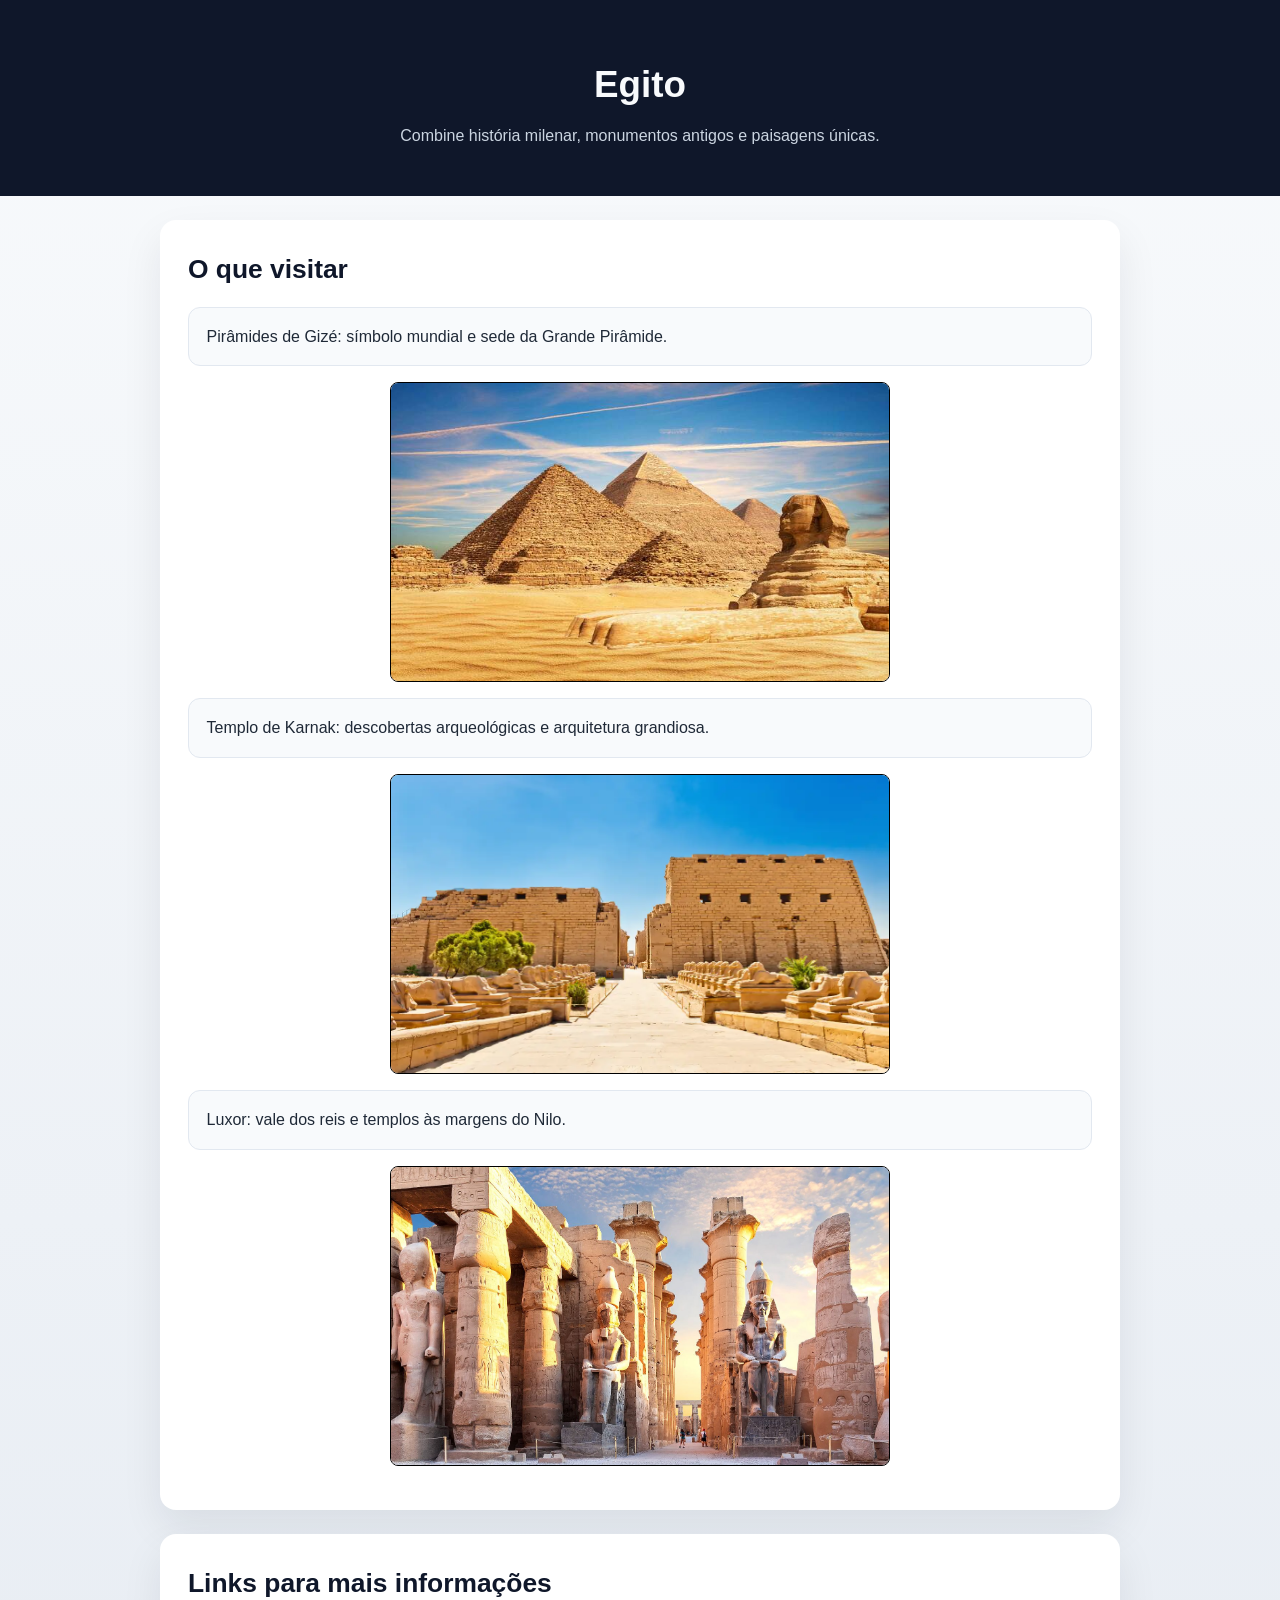
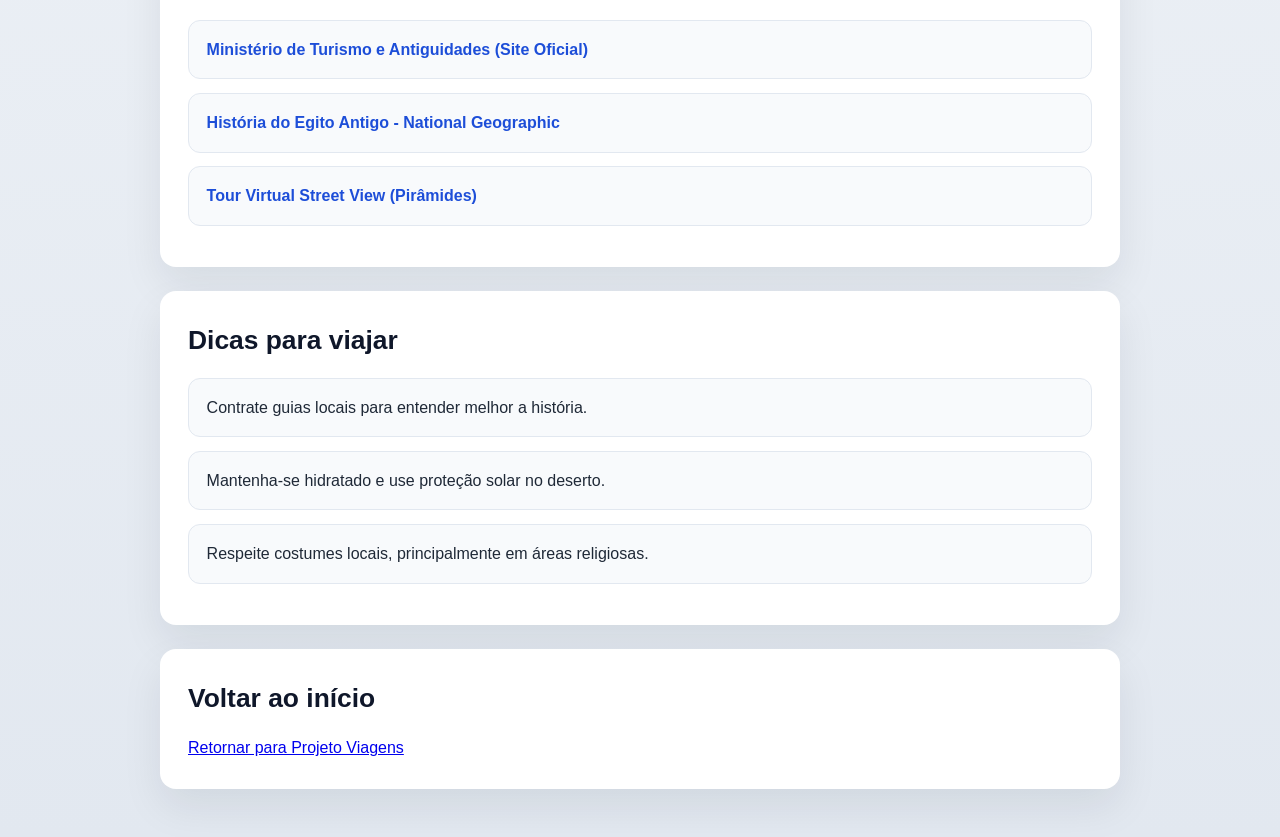
==== egito.html @ 3e647783 "Viagens v1" ====
<!DOCTYPE html>
<html lang="pt-BR">
<head>
    <meta charset="UTF-8">
    <meta name="viewport" content="width=device-width, initial-scale=1.0">
    <title>Egito - Projeto Viagens</title>
    <link rel="stylesheet" href="css/style.css">
    <link rel="stylesheet" href="css/destinos.css">
    <link rel="stylesheet" href="css/header.css">
</head>
<body>
    <header class="site-header">
        <div class="container">
            <h1>Egito</h1>
            <p>Combine história milenar, monumentos antigos e paisagens únicas.</p>
        </div>
    </header>

    <main class="container">
        <section class="destinos">
            <h2>O que visitar</h2>
            <ul>
                <li>Pirâmides de Gizé: símbolo mundial e sede da Grande Pirâmide.</li>
                    <img src="img/gize.webp" alt="Pirâmides de Gizé" width="500" height="300" class="destino-img">
                <li>Templo de Karnak: descobertas arqueológicas e arquitetura grandiosa.</li>
                    <img src="img/karnak.webp" alt="Templo de Karnak" width="500" height="300" class="destino-img">
                <li>Luxor: vale dos reis e templos às margens do Nilo.</li>
                    <img src="img/luxor.jpg" alt="Luxor" width="500" height="300" class="destino-img">
            </ul>
        </section>

        <section class="destinos">
            <h2>Links para mais informações</h2>
            <ul>
                <li><a href="https://egymonuments.gov.eg/" target="_blank">Ministério de Turismo e Antiguidades (Site Oficial)</a></li>
                <li><a href="https://www.nationalgeographic.com/history/article/ancient-egypt" target="_blank">História do Egito Antigo - National Geographic</a></li>
                <li><a href="https://www.google.com/maps/about/behind-the-scenes/streetview/treks/pyramids-of-giza/" target="_blank">Tour Virtual Street View (Pirâmides)</a></li>
                </ul>
        </section>

        <section class="dicas">
            <h2>Dicas para viajar</h2>
            <ul>
                <li>Contrate guias locais para entender melhor a história.</li>
                <li>Mantenha-se hidratado e use proteção solar no deserto.</li>
                <li>Respeite costumes locais, principalmente em áreas religiosas.</li>
            </ul>
        </section>

        <section class="dicas">
            <h2>Voltar ao início</h2>
            <p><a href="index.html">Retornar para Projeto Viagens</a></p>
        </section>
    </main>
</body>
</html>
---- css/style.css ----
﻿* {
    box-sizing: border-box;
    margin: 0;
    padding: 0;
}

body {
    font-family: "Segoe UI", sans-serif;
    background: linear-gradient(180deg, #f8fafc 0%, #e2e8f0 100%);
    color: #1f2937;
    line-height: 1.6;
}

.container {
    width: min(92%, 960px);
    margin: 0 auto;
    padding: 1.5rem 0;
}

ul {
    list-style: none;
    padding: 0;
}

.site-footer {
    padding: 1.25rem 0 2rem;
    text-align: center;
    color: #475569;
}

.site-footer p {
    font-size: 0.95rem;
}

@media (max-width: 640px) {
    .site-header h1 {
        font-size: 1.9rem;
    }
}

img
{
    display: block;
    margin: 1rem auto;
    border-radius: 8px;
    border: solid black 1px;
}
---- css/destinos.css ----
.destinos ul li,
.dicas ul li {
    background: #f8fafc;
    border: 1px solid #e2e8f0;
    border-radius: 0.75rem;
    margin-bottom: 0.85rem;
    padding: 1rem 1.1rem;
    transition: transform 0.2s ease, box-shadow 0.2s ease;
}

.destinos ul li:hover,
.dicas ul li:hover {
    transform: translateY(-2px);
    box-shadow: 0 10px 20px rgba(15, 23, 42, 0.08);
}

.destinos a {
    color: #1d4ed8;
    text-decoration: none;
    font-weight: 600;
}

.destinos a:hover {
    text-decoration: underline;
}

.destinos,
    .dicas {
        padding: 1.25rem;
    }

.destinos,
.dicas {
    background: #ffffff;
    border-radius: 1rem;
    box-shadow: 0 18px 40px rgba(15, 23, 42, 0.08);
    padding: 1.75rem;
    margin-bottom: 1.5rem;
}

.destinos h2,
.dicas h2 {
    font-size: 1.65rem;
    color: #0f172a;
    margin-bottom: 1rem;
}
---- css/header.css ----
.site-header {
    padding: 2rem 0 1.5rem;
    text-align: center;
    background: #0f172a;
    color: #f8fafc;
}

.site-header h1 {
    font-size: 2.3rem;
    margin-bottom: 0.5rem;
}

.site-header p {
    max-width: 720px;
    margin: 0 auto;
    color: #cbd5e1;
}
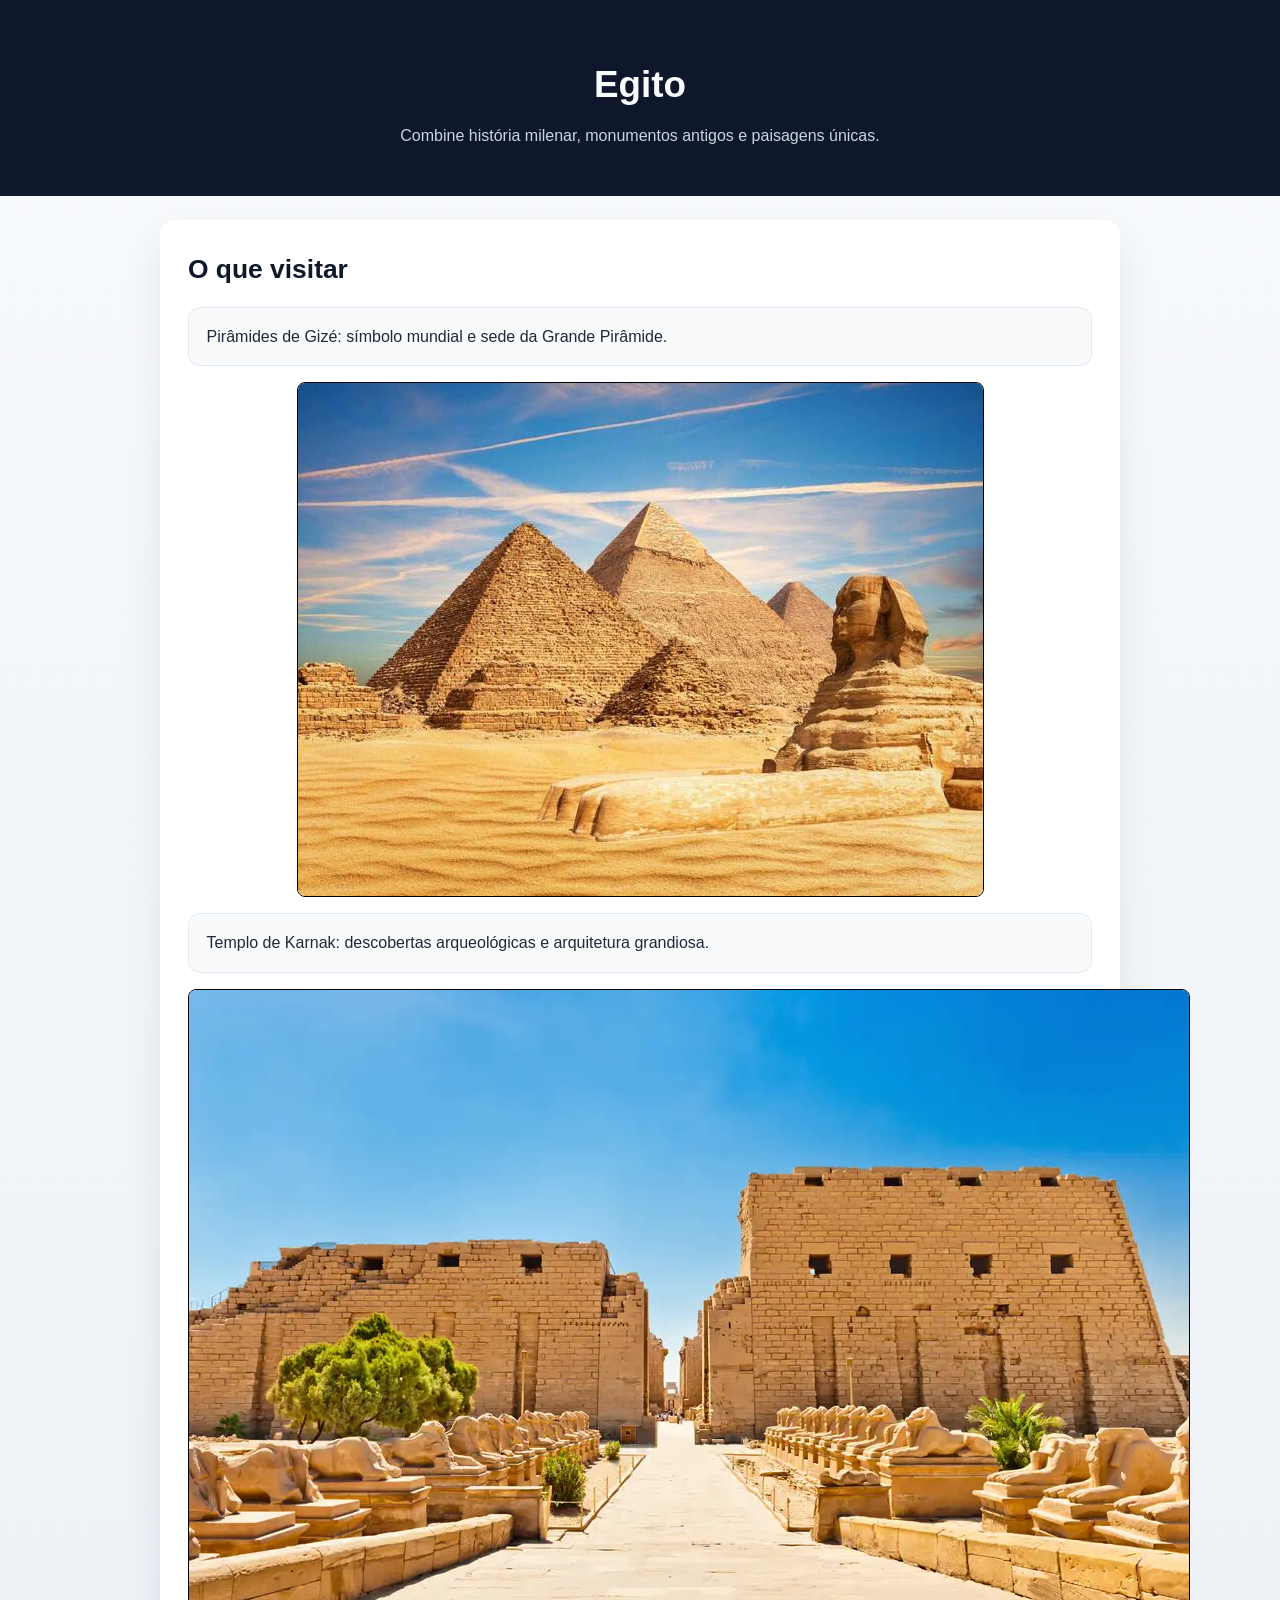
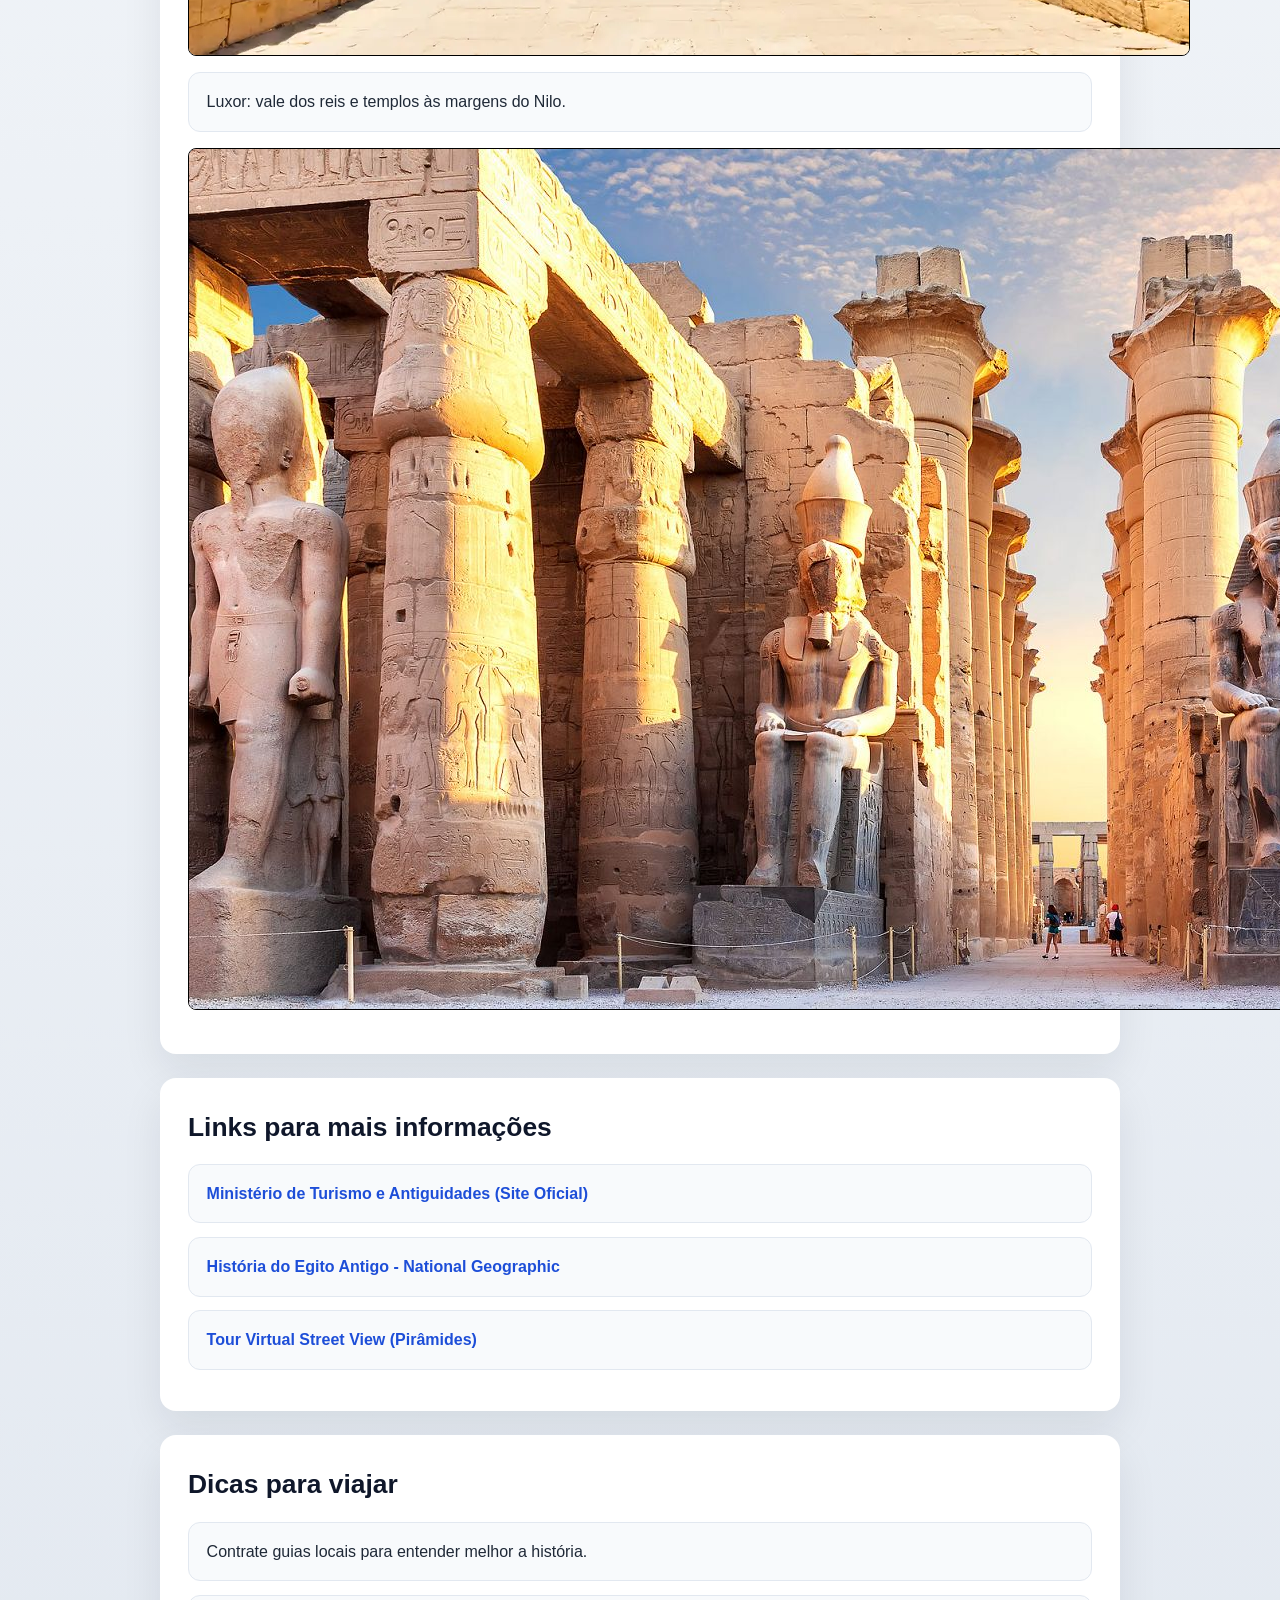
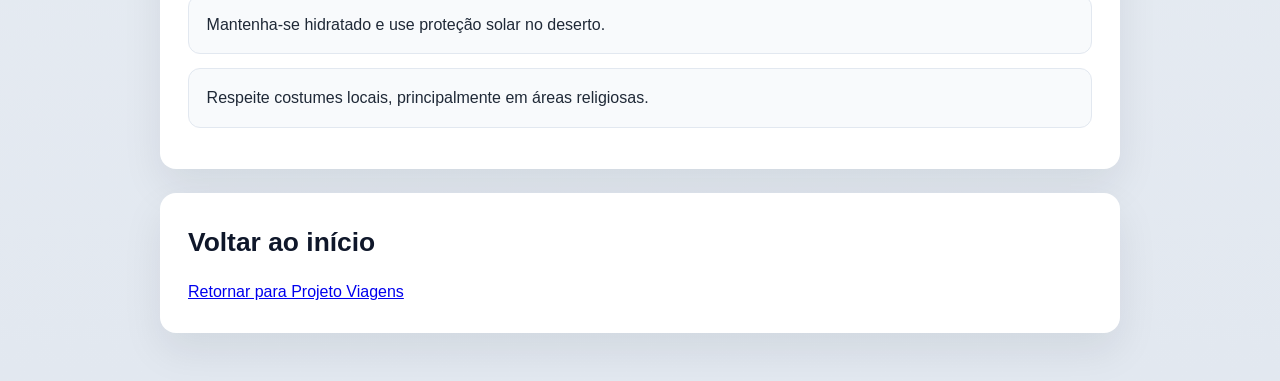
==== commit 0d7fb365: "Viagens v5" ====
--- a/egito.html
+++ b/egito.html
@@ -1,56 +1,56 @@
 <!DOCTYPE html>
 <html lang="pt-BR">
-<head>
-    <meta charset="UTF-8">
-    <meta name="viewport" content="width=device-width, initial-scale=1.0">
-    <title>Egito - Projeto Viagens</title>
-    <link rel="stylesheet" href="css/style.css">
-    <link rel="stylesheet" href="css/destinos.css">
-    <link rel="stylesheet" href="css/header.css">
-</head>
-<body>
-    <header class="site-header">
-        <div class="container">
-            <h1>Egito</h1>
-            <p>Combine história milenar, monumentos antigos e paisagens únicas.</p>
-        </div>
-    </header>
+    <head>
+        <meta charset="UTF-8">
+        <meta name="viewport" content="width=device-width, initial-scale=1.0">
+        <title>Egito - Projeto Viagens</title>
+        <link rel="stylesheet" href="./css/style.css">
+        <link rel="stylesheet" href="./css/destinos.css">
+        <link rel="stylesheet" href="./css/header.css">
+    </head>
+    <body>
+        <header class="site-header">
+            <div class="container">
+                <h1>Egito</h1>
+                <p>Combine história milenar, monumentos antigos e paisagens únicas.</p>
+            </div>
+        </header>
 
-    <main class="container">
-        <section class="destinos">
-            <h2>O que visitar</h2>
-            <ul>
-                <li>Pirâmides de Gizé: símbolo mundial e sede da Grande Pirâmide.</li>
-                    <img src="img/gize.webp" alt="Pirâmides de Gizé" width="500" height="300" class="destino-img">
-                <li>Templo de Karnak: descobertas arqueológicas e arquitetura grandiosa.</li>
-                    <img src="img/karnak.webp" alt="Templo de Karnak" width="500" height="300" class="destino-img">
-                <li>Luxor: vale dos reis e templos às margens do Nilo.</li>
-                    <img src="img/luxor.jpg" alt="Luxor" width="500" height="300" class="destino-img">
-            </ul>
-        </section>
+        <main class="container">
+            <section class="destinos">
+                <h2>O que visitar</h2>
+                <ul>
+                    <li>Pirâmides de Gizé: símbolo mundial e sede da Grande Pirâmide.</li>
+                        <img src="./img/gize.webp" alt="Pirâmides de Gizé" class="destino-img">
+                    <li>Templo de Karnak: descobertas arqueológicas e arquitetura grandiosa.</li>
+                        <img src="./img/karnak.webp" alt="Templo de Karnak" class="destino-img">
+                    <li>Luxor: vale dos reis e templos às margens do Nilo.</li>
+                        <img src="./img/luxor.jpg" alt="Luxor" class="destino-img">
+                </ul>
+            </section>
 
-        <section class="destinos">
-            <h2>Links para mais informações</h2>
-            <ul>
-                <li><a href="https://egymonuments.gov.eg/" target="_blank">Ministério de Turismo e Antiguidades (Site Oficial)</a></li>
-                <li><a href="https://www.nationalgeographic.com/history/article/ancient-egypt" target="_blank">História do Egito Antigo - National Geographic</a></li>
-                <li><a href="https://www.google.com/maps/about/behind-the-scenes/streetview/treks/pyramids-of-giza/" target="_blank">Tour Virtual Street View (Pirâmides)</a></li>
+            <section class="destinos">
+                <h2>Links para mais informações</h2>
+                <ul>
+                    <li><a href="https://egymonuments.gov.eg/" target="_blank">Ministério de Turismo e Antiguidades (Site Oficial)</a></li>
+                    <li><a href="https://www.nationalgeographic.com/history/article/ancient-egypt" target="_blank">História do Egito Antigo - National Geographic</a></li>
+                    <li><a href="https://www.google.com/maps/about/behind-the-scenes/streetview/treks/pyramids-of-giza/" target="_blank">Tour Virtual Street View (Pirâmides)</a></li>
+                    </ul>
+            </section>
+
+            <section class="dicas">
+                <h2>Dicas para viajar</h2>
+                <ul>
+                    <li>Contrate guias locais para entender melhor a história.</li>
+                    <li>Mantenha-se hidratado e use proteção solar no deserto.</li>
+                    <li>Respeite costumes locais, principalmente em áreas religiosas.</li>
                 </ul>
-        </section>
+            </section>
 
-        <section class="dicas">
-            <h2>Dicas para viajar</h2>
-            <ul>
-                <li>Contrate guias locais para entender melhor a história.</li>
-                <li>Mantenha-se hidratado e use proteção solar no deserto.</li>
-                <li>Respeite costumes locais, principalmente em áreas religiosas.</li>
-            </ul>
-        </section>
-
-        <section class="dicas">
-            <h2>Voltar ao início</h2>
-            <p><a href="index.html">Retornar para Projeto Viagens</a></p>
-        </section>
-    </main>
-</body>
+            <section class="dicas">
+                <h2>Voltar ao início</h2>
+                <p><a href="index.html">Retornar para Projeto Viagens</a></p>
+            </section>
+        </main>
+    </body>
 </html>
--- a/css/destinos.css
+++ b/css/destinos.css
@@ -44,3 +44,8 @@
     color: #0f172a;
     margin-bottom: 1rem;
 }
+
+img {
+    width: "500";
+    height: "300"
+}
